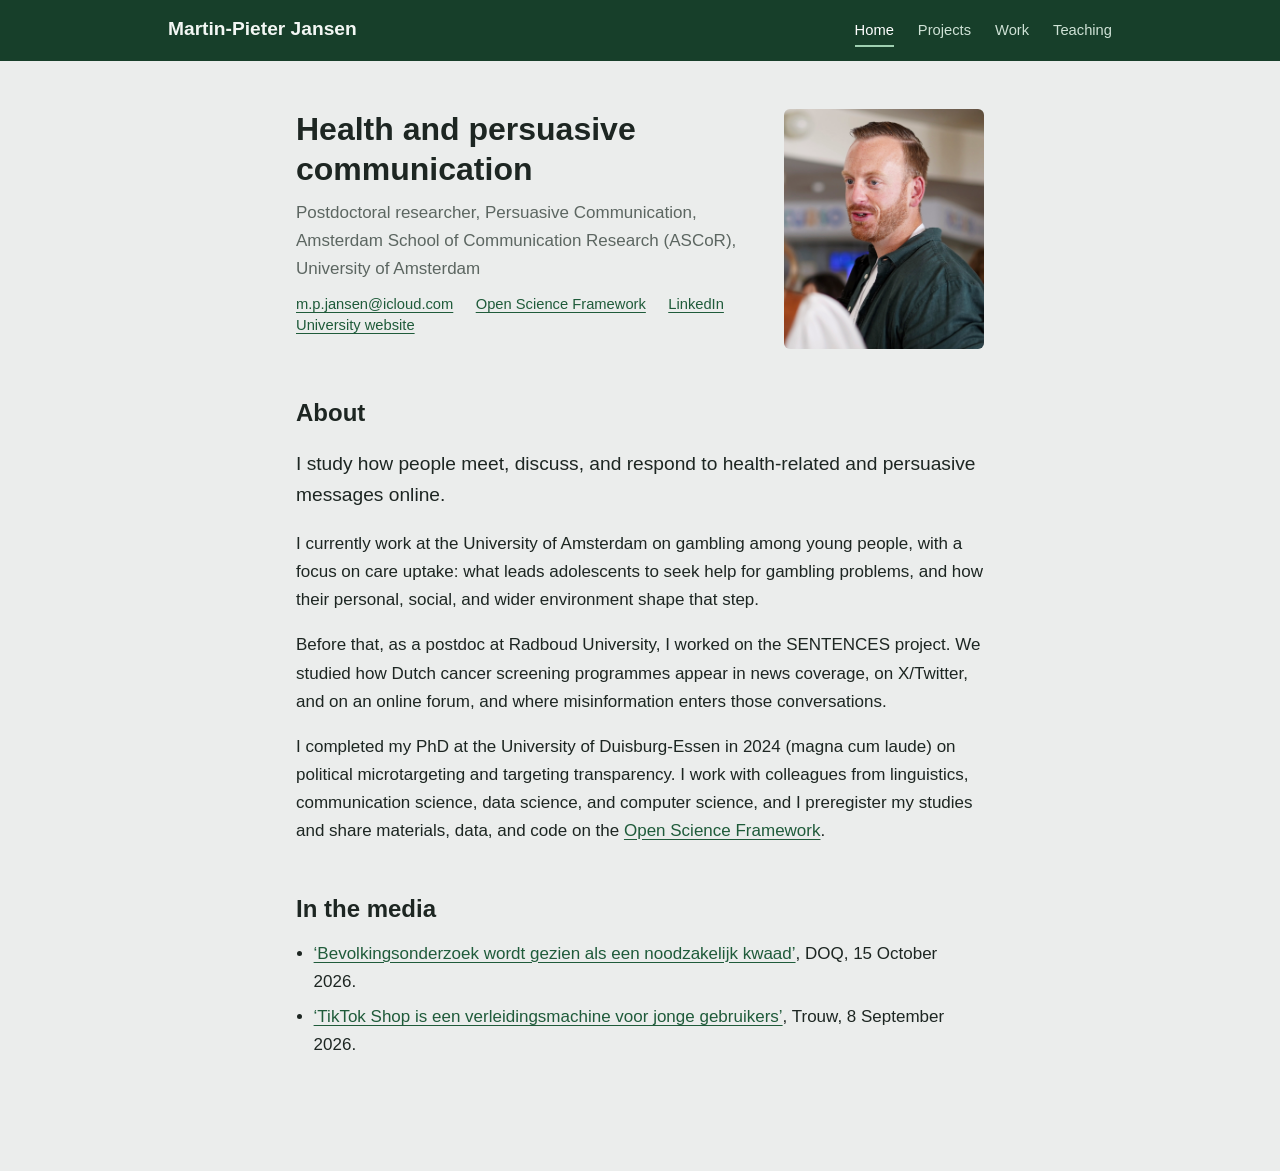
==== index.html @ adad820e "first commit" ====
<!doctype html>
<html lang="en">
<head>
<meta charset="utf-8">
<meta name="viewport" content="width=device-width, initial-scale=1">
<title>Martin-Pieter Jansen | Health and persuasive communication</title>
<meta name="description" content="Postdoctoral researcher at the University of Amsterdam studying online health communication, misinformation, and persuasion.">
<link rel="stylesheet" href="style.css">
</head>
<body>
<header class="top"><div class="bar"><a class="name" href="index.html">Martin-Pieter Jansen</a><nav aria-label="Main"><a href="index.html" aria-current="page">Home</a><a href="projects.html">Projects</a><a href="work.html">Work</a><a href="teaching.html">Teaching</a></nav></div></header>
<main>
<section class="intro">
<div>
<h1>Health and persuasive communication</h1>
<p class="role">Postdoctoral researcher, Persuasive Communication, Amsterdam School of Communication Research (ASCoR), University of Amsterdam</p>
<p class="links"><a href="mailto:m.p.jansen@icloud.com">m.p.jansen@icloud.com</a> <a href="https://osf.io/crhn5/">Open Science Framework</a> <a href="https://www.linkedin.com/in/martinpjansen/">LinkedIn</a><a href="https://www.uva.nl/en/profile/m.p.jansen">University website</a></p>
</div>
<img class="portrait" src="images/portrait.jpg" alt="Portrait of Martin-Pieter Jansen" width="200" height="240" onerror="this.hidden=true">
</section>
<section id="about">
<h2>About</h2>
<p class="lead">I study how people meet, discuss, and respond to health-related and persuasive messages online.</p>
<p>I currently work at the University of Amsterdam on gambling among young people, with a focus on care uptake: what leads adolescents to seek help for gambling problems, and how their personal, social, and wider environment shape that step.</p>
<p>Before that, as a postdoc at Radboud University, I worked on the SENTENCES project. We studied how Dutch cancer screening programmes appear in news coverage, on X/Twitter, and on an online forum, and where misinformation enters those conversations.</p>
<p>I completed my PhD at the University of Duisburg-Essen in 2024 (magna cum laude) on political microtargeting and targeting transparency. I work with colleagues from linguistics, communication science, data science, and computer science, and I preregister my studies and share materials, data, and code on the <a href="https://osf.io/crhn5/">Open Science Framework</a>.</p>
</section>
<section id="media">
  <h2>In the media</h2>
  <ul class="plain">
    <li><a href="https://www.doq.nl/bevolkingsonderzoek-wordt-gezien-als-een-noodzakelijk-kwaad/">‘Bevolkingsonderzoek wordt gezien als een noodzakelijk kwaad’</a>, DOQ, 15 October 2026.</li>
    <li><a href="https://www.trouw.nl/duurzaamheid-economie/tiktok-shop-is-een-verleidingsmachine-voor-jonge-gebruikers-de-drempel-om-te-kopen-wordt-steeds-lager~b174878e/">‘TikTok Shop is een verleidingsmachine voor jonge gebruikers’</a>, Trouw, 8 September 2026.</li>
  </ul>
</section>
</main>
</body>
</html>
---- style.css ----
:root{--sans:"Helvetica Neue",Helvetica,Arial,sans-serif;--bg:#EBEDEC;--paper:#F5F6F5;--ink:#1D2622;--muted:#5C6661;--rule:#CFD4D1;--accent:#1F5B3A;--accent-bg:#DCE9E1}
*{box-sizing:border-box}
html{scroll-behavior:smooth}
@media (prefers-reduced-motion:reduce){html{scroll-behavior:auto}}
body{margin:0;background:var(--bg);color:var(--ink);font:1.0625rem/1.65 var(--sans)}
a{color:var(--accent);text-underline-offset:.18em}
a:focus-visible{outline:2px solid var(--accent);outline-offset:3px;border-radius:2px}
.top{background:#173F2A;position:sticky;top:0;z-index:5}
.bar{max-width:62rem;margin:0 auto;padding:.9rem 1.5rem;display:flex;flex-wrap:wrap;align-items:baseline;justify-content:space-between;gap:.5rem 2rem;font-family:var(--sans)}
.name{font:600 1.2rem var(--sans);color:#F3F7F4;text-decoration:none}
nav{display:flex;flex-wrap:wrap;gap:.25rem 1.5rem;font-size:.92rem}
nav a{color:#CFE2D6;text-decoration:none;padding:.2rem 0;border-bottom:2px solid transparent}
nav a:hover{color:#fff}
nav a[aria-current]{color:#fff;border-bottom-color:#9FD0B1;font-weight:500}
.top a:focus-visible{outline-color:#fff}
main{max-width:46rem;margin:0 auto;padding:3rem 1.5rem 4rem}
.intro{display:flex;gap:2.5rem;align-items:flex-start;justify-content:space-between;margin-bottom:3rem}
.intro>div{flex:1}
.portrait{width:12.5rem;height:15rem;object-fit:cover;border-radius:6px;flex:none}
.intro h1{font:600 2rem/1.25 var(--sans);margin:0 0 .6rem}
.intro .role{color:var(--muted);margin:0 0 .8rem}
.intro .links{font:.92rem var(--sans);display:flex;flex-wrap:wrap;gap:.3rem 1.4rem;margin:0}
h2{font:600 1.5rem/1.3 var(--sans);margin:0 0 1rem}
section{margin-bottom:3rem}
.lead{font-size:1.2rem}
.strand{margin:0 0 1rem}
.pubs{list-style:none;padding:0;margin:0}
.pubs li{display:grid;grid-template-columns:3.2rem 1fr;gap:.5rem;padding:.75rem 0;border-top:1px solid var(--rule)}
.pubs .yr{font:.85rem var(--sans);color:var(--muted);padding-top:.2rem}
.pubs .me{font-weight:600}
h3{font:600 1rem var(--sans);margin:1.6rem 0 .3rem;color:var(--accent)}
ul.plain{padding-left:1.1rem;margin:.3rem 0}
ul.plain li{margin:.45rem 0}
@media (max-width:40rem){.intro{flex-direction:column-reverse}.portrait{width:10rem;height:12rem}main{padding-top:2rem}.pubs li{grid-template-columns:1fr;gap:0}}
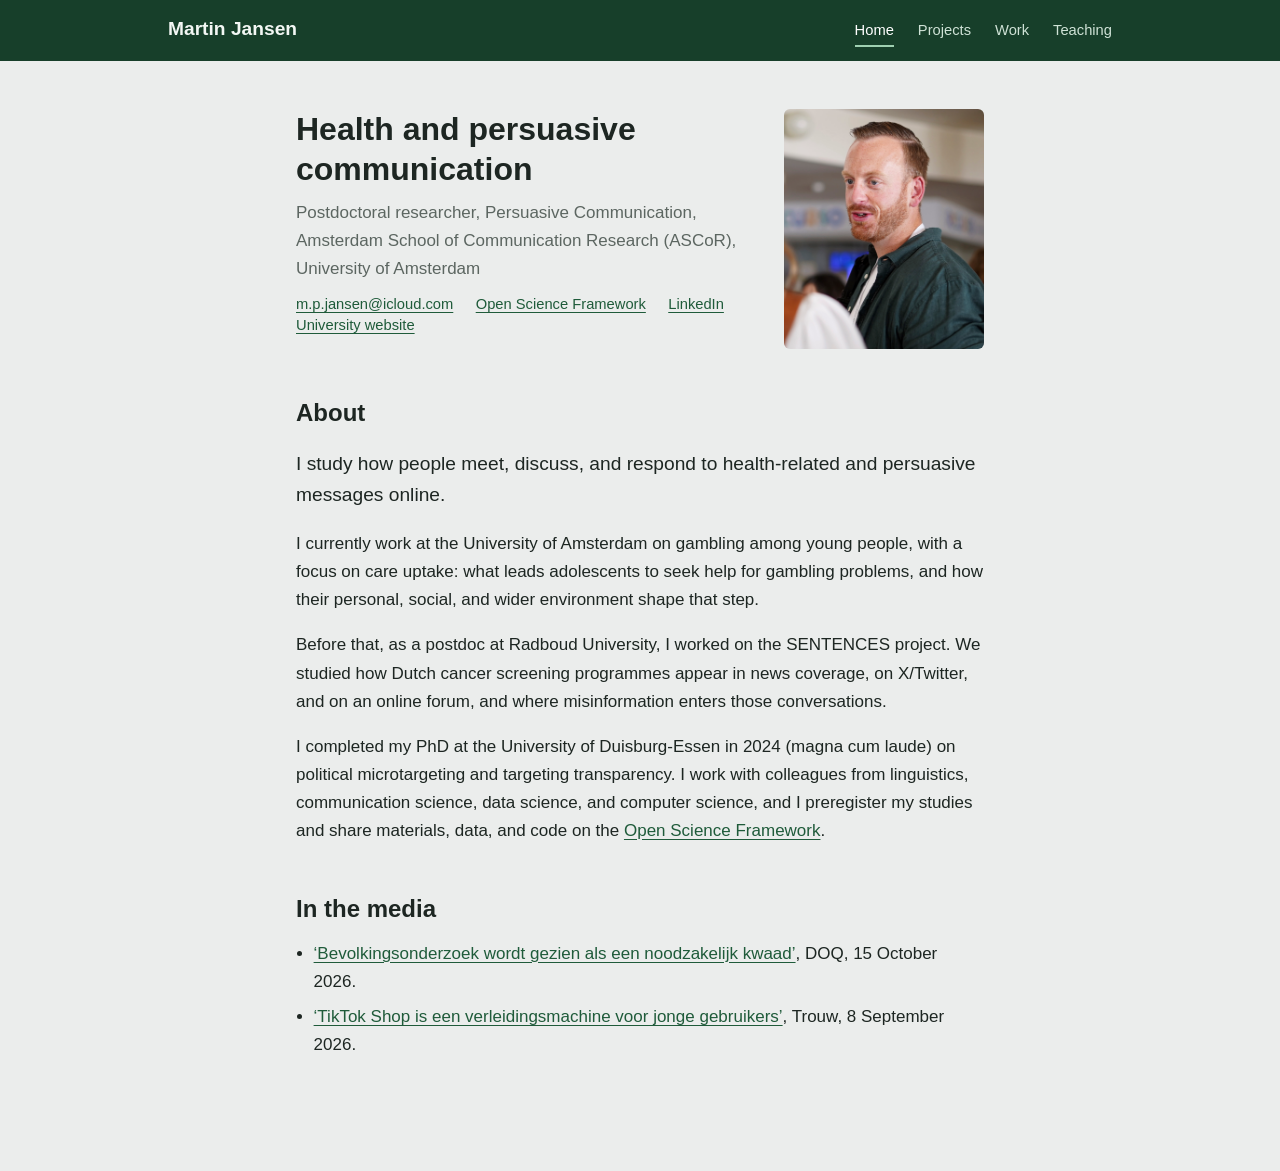
==== commit bfff95cc: "update" ====
--- a/index.html
+++ b/index.html
@@ -3,12 +3,12 @@
 <head>
 <meta charset="utf-8">
 <meta name="viewport" content="width=device-width, initial-scale=1">
-<title>Martin-Pieter Jansen | Health and persuasive communication</title>
+<title>Martin Jansen | Health and persuasive communication</title>
 <meta name="description" content="Postdoctoral researcher at the University of Amsterdam studying online health communication, misinformation, and persuasion.">
 <link rel="stylesheet" href="style.css">
 </head>
 <body>
-<header class="top"><div class="bar"><a class="name" href="index.html">Martin-Pieter Jansen</a><nav aria-label="Main"><a href="index.html" aria-current="page">Home</a><a href="projects.html">Projects</a><a href="work.html">Work</a><a href="teaching.html">Teaching</a></nav></div></header>
+<header class="top"><div class="bar"><a class="name" href="index.html">Martin Jansen</a><nav aria-label="Main"><a href="index.html" aria-current="page">Home</a><a href="projects.html">Projects</a><a href="work.html">Work</a><a href="teaching.html">Teaching</a></nav></div></header>
 <main>
 <section class="intro">
 <div>
@@ -16,7 +16,7 @@
 <p class="role">Postdoctoral researcher, Persuasive Communication, Amsterdam School of Communication Research (ASCoR), University of Amsterdam</p>
 <p class="links"><a href="mailto:m.p.jansen@icloud.com">m.p.jansen@icloud.com</a> <a href="https://osf.io/crhn5/">Open Science Framework</a> <a href="https://www.linkedin.com/in/martinpjansen/">LinkedIn</a><a href="https://www.uva.nl/en/profile/m.p.jansen">University website</a></p>
 </div>
-<img class="portrait" src="images/portrait.jpg" alt="Portrait of Martin-Pieter Jansen" width="200" height="240" onerror="this.hidden=true">
+<img class="portrait" src="images/portrait.jpg" alt="Portrait of Martin Jansen" width="200" height="240" onerror="this.hidden=true">
 </section>
 <section id="about">
 <h2>About</h2>
